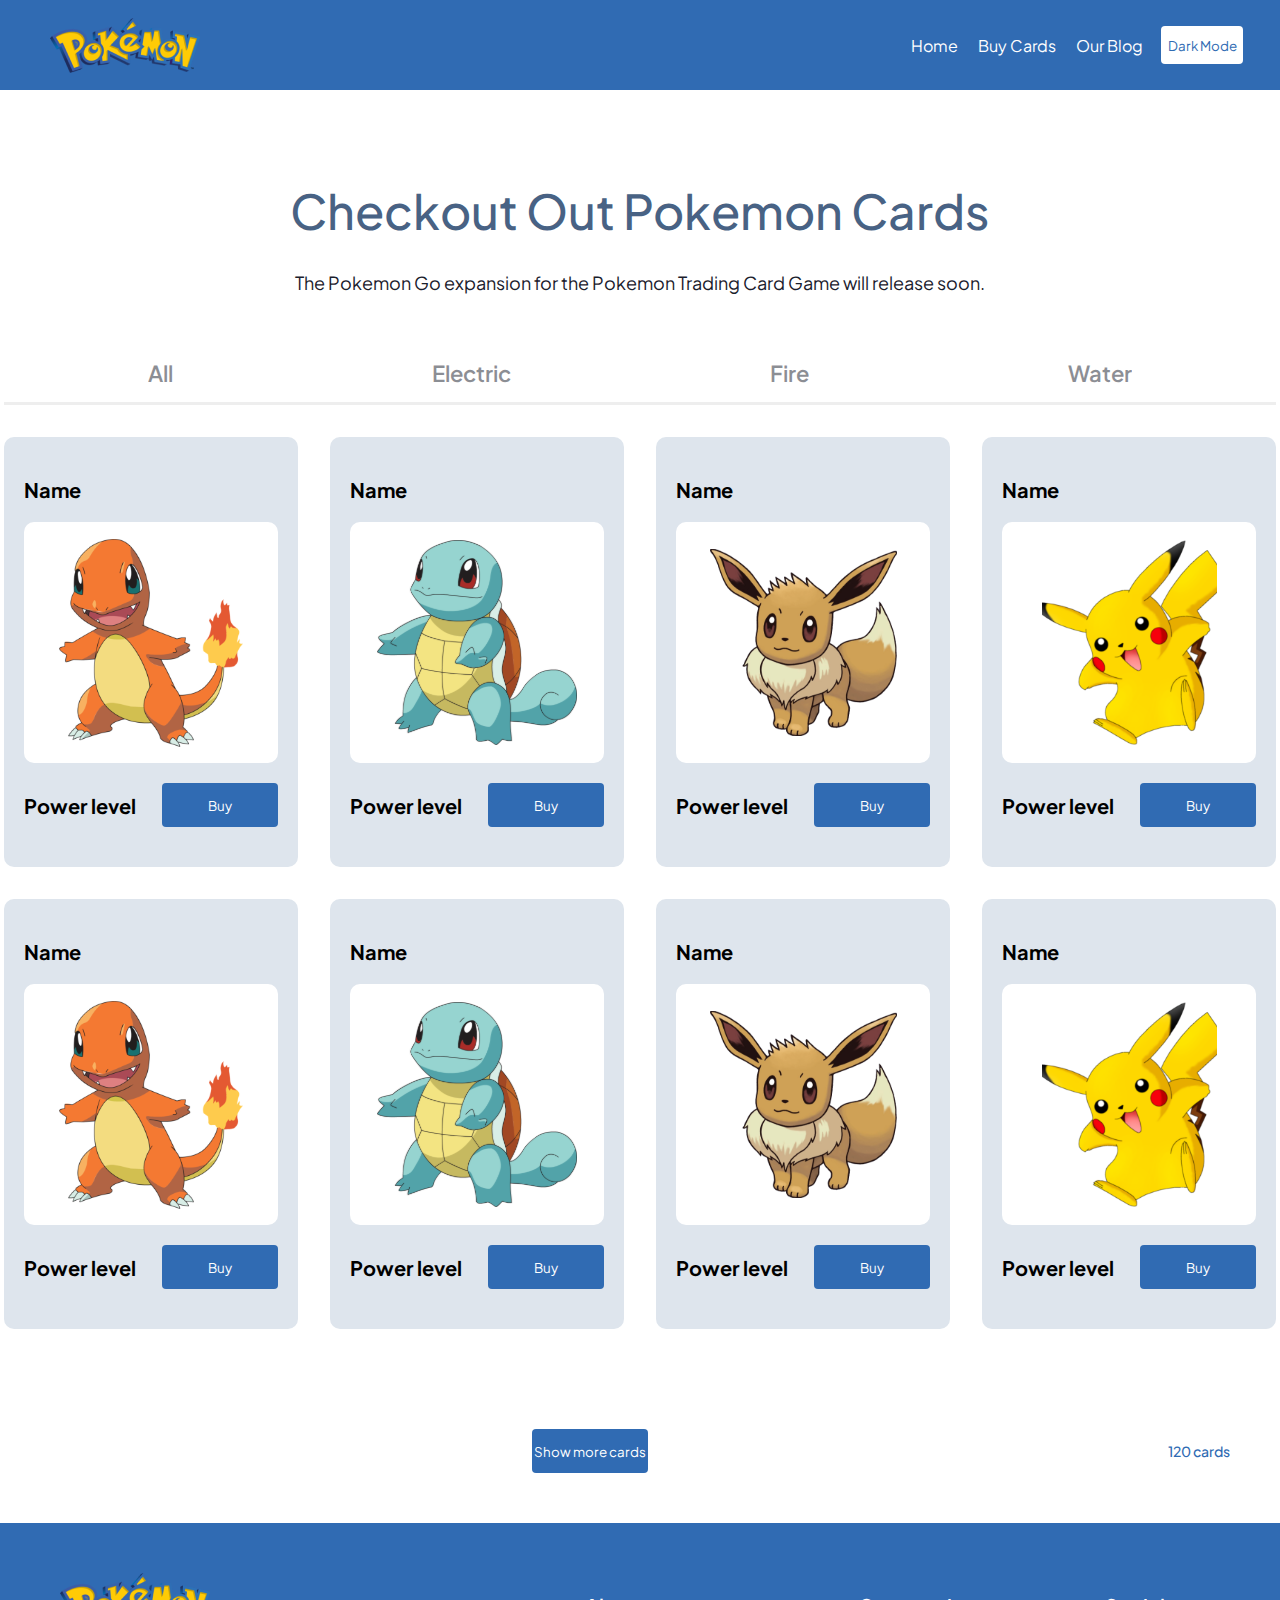
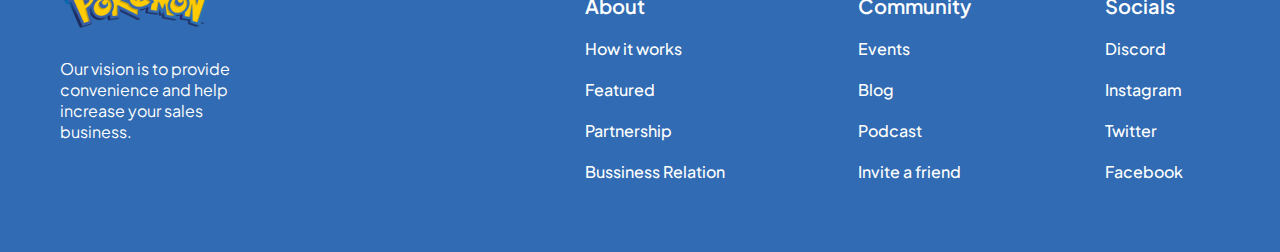
==== root/buycards.html @ d6720728 "Create buycards.html and buycards.css" ====
<!DOCTYPE html>
<html lang="en">
  <head>
    <meta charset="UTF-8" />
    <meta http-equiv="X-UA-Compatible" content="IE=edge" />
    <meta name="viewport" content="width=device-width, initial-scale=1.0" />
    <link rel="stylesheet" href="/root/styles/buycards.css" />
    <link rel="icon" href="/root/assets/icono-pestana.ico" />
    <link rel="preconnect" href="https://fonts.googleapis.com" />
    <link rel="preconnect" href="https://fonts.gstatic.com" crossorigin />
    <link
      href="https://fonts.googleapis.com/css2?family=Plus+Jakarta+Sans:ital,wght@0,300;0,400;0,800;1,200&display=swap"
      rel="stylesheet"
    />
    <link
      rel="stylesheet"
      href="https://cdnjs.cloudflare.com/ajax/libs/font-awesome/6.0.0-beta3/css/all.min.css"
      integrity="sha512-Fo3rlrZj/k7ujTnHg4CGR2D7kSs0v4LLanw2qksYuRlEzO+tcaEPQogQ0KaoGN26/zrn20ImR1DfuLWnOo7aBA=="
      crossorigin="anonymous"
      referrerpolicy="no-referrer"
    />
    <title>Pokemon Shop</title>
  </head>

  <body>
    <header>
      <img src="/root/assets/logo.png" alt="Logo pokemon" />
      <div>
        <nav>
          <ul class="list">
            <li><a href="/root/index.html">Home</a></li>
            <li><a href="#">Buy Cards</a></li>
            <li><a href="">Our Blog</a></li>
          </ul>
        </nav>
        <button>Dark Mode</button>
      </div>
    </header>

    <main>
      <div class="info">
        <h1>Checkout Out Pokemon Cards</h1>
        <p>
          The Pokemon Go expansion for the Pokemon Trading Card Game will
          release soon.
        </p>
      </div>

      <section class="grid-container">
        <nav class="main-nav">
          <ul>
            <a href=""><li>All</li></a>
            <a href=""><li>Electric</li></a>
            <a href=""><li>Fire</li></a>
            <a href=""><li>Water</li></a>
          </ul>
        </nav>
        <div class="card">
          <div class="name">
            <p>Name</p>
            <i class="fa-sharp fa-regular fa-heart fa-beat"></i>
          </div>
          <div class="img">
            <div></div>
            <img src="/root/assets/Charmander.svg" alt="" />
          </div>
          <div class="power">
            <p>Power level</p>
            <button>Buy</button>
          </div>
        </div>

        <div class="card">
          <div class="name">
            <p>Name</p>
            <i class="fa-sharp fa-regular fa-heart fa-beat"></i>
          </div>
          <div class="img">
            <div></div>
            <img src="/root/assets/Squirtle.svg" alt="" />
          </div>
          <div class="power">
            <p>Power level</p>
            <button>Buy</button>
          </div>
        </div>

        <div class="card">
          <div class="name">
            <p>Name</p>
            <i class="fa-sharp fa-regular fa-heart fa-beat"></i>
          </div>
          <div class="img">
            <div></div>
            <img src="/root/assets/Eevee.svg" alt="" />
          </div>
          <div class="power">
            <p>Power level</p>
            <button>Buy</button>
          </div>
        </div>

        <div class="card">
          <div class="name">
            <p>Name</p>
            <i class="fa-sharp fa-regular fa-heart fa-beat"></i>
          </div>
          <div class="img">
            <div></div>
            <img src="/root/assets/Pikachu.svg" alt="" />
          </div>
          <div class="power">
            <p>Power level</p>
            <button>Buy</button>
          </div>
        </div>

        <div class="card">
          <div class="name">
            <p>Name</p>
            <i class="fa-sharp fa-regular fa-heart fa-beat"></i>
          </div>
          <div class="img">
            <div></div>
            <img src="/root/assets/Charmander.svg" alt="" />
          </div>
          <div class="power">
            <p>Power level</p>
            <button>Buy</button>
          </div>
        </div>

        <div class="card">
          <div class="name">
            <p>Name</p>
            <i class="fa-sharp fa-regular fa-heart fa-beat"></i>
          </div>
          <div class="img">
            <div></div>
            <img src="/root/assets/Squirtle.svg" alt="" />
          </div>
          <div class="power">
            <p>Power level</p>
            <button>Buy</button>
          </div>
        </div>

        <div class="card">
          <div class="name">
            <p>Name</p>
            <i class="fa-sharp fa-regular fa-heart fa-beat"></i>
          </div>
          <div class="img">
            <div></div>
            <img src="/root/assets/Eevee.svg" alt="" />
          </div>
          <div class="power">
            <p>Power level</p>
            <button>Buy</button>
          </div>
        </div>

        <div class="card">
          <div class="name">
            <p>Name</p>
            <i class="fa-sharp fa-regular fa-heart fa-beat"></i>
          </div>
          <div class="img">
            <div></div>
            <img src="/root/assets/Pikachu.svg" alt="" />
          </div>
          <div class="power">
            <p>Power level</p>
            <button>Buy</button>
          </div>
        </div>
      </section>
      <div class="more-cards">
        <button>Show more cards</button>
        <p>120 cards</p>
      </div>
    </main>

    <footer>
      <div class="redes">
        <img
          src="/root/assets/logo.png"
          alt="Logo Pokemon"
          class="logo-footer"
        />
        <p>
          Our vision is to provide convenience and help increase your sales
          business.
        </p>
        <div class="icon">
          <a
            href="https://www.facebook.com/PokemonOficialLatAm/"
            target="_blank"
            ><i class="fa-brands fa-facebook fa-beat-fade fa-2xl"></i
          ></a>
          <a href="https://twitter.com/PokemonLATAM" target="_blank"
            ><i class="fa-brands fa-twitter fa-beat-fade fa-2xl"></i
          ></a>
          <a href="https://www.instagram.com/pokemonlatam/" target="_blank"
            ><i class="fa-brands fa-instagram fa-beat-fade fa-2xl"></i
          ></a>
        </div>
      </div>

      <div class="links">
        <ul>
          About
          <a href=""><li>How it works</li></a>
          <a href=""><li>Featured</li></a>
          <a href=""><li>Partnership</li></a>
          <a href=""><li>Bussiness Relation</li></a>
        </ul>
        <ul>
          Community
          <a href=""><li>Events</li></a>
          <a href=""><li>Blog</li></a>
          <a href=""><li>Podcast</li></a>
          <a href=""><li>Invite a friend</li></a>
        </ul>
        <ul>
          Socials
          <a href=""><li>Discord</li></a>
          <a href=""><li>Instagram</li></a>
          <a href=""><li>Twitter</li></a>
          <a href=""><li>Facebook</li></a>
        </ul>
      </div>
    </footer>
  </body>
</html>
---- root/styles/buycards.css ----
* {
  box-sizing: border-box;
  margin: 0;
  padding: 0;
  font-family: "Plus Jakarta Sans", sans-serif;
}

header {
  background-color: #306bb3;
  height: 10vh;
  width: auto;
  display: flex;
  flex-direction: row;
  justify-content: space-between;
  align-items: center;
  padding-left: 50px;
}

header > div {
  display: flex;
  align-items: center;
  width: 30%;
  justify-content: space-between;
}

.list {
  display: flex;
  list-style: none;
  gap: 20px;
}

a {
  color: white;
  text-decoration: none;
}

header button {
  background-color: white;
  color: #306bb3;
  border: none;
  margin-right: 10%;
  width: 82px;
  height: 38px;
  border-radius: 4px;
}

.info {
  display: flex;
  flex-direction: column;
  align-items: center;
  gap: 30px;
  margin-top: 90px;
}

h1 {
  font-style: normal;
  font-weight: 500;
  font-size: 48px;
  color: #486284;
}

.info p {
  color: #1a202c;
  font-style: normal;
  font-weight: 400;
  font-size: 18px;
}

.grid-container {
  display: grid;
  grid-template-rows: minmax(auto, auto);
  grid-template-columns: repeat(4, auto);
  grid-gap: 32px;
  justify-content: center;
  align-items: center;
  padding: 50px 0;
}

.main-nav {
  grid-column: 1 / 5;
  border-bottom-style: inset;
}

.main-nav ul {
  padding: 15px;
  display: flex;
  justify-content: space-around;
  align-items: center;
}

.main-nav > ul > a {
  color: #1a202c;
  font-style: normal;
  font-weight: 600;
  font-size: 22px;
  opacity: 0.5;
}

.main-nav ul a:hover {
  opacity: 1;
}

.main-nav:hover {
  border-bottom-style: solid;
}

.card {
  display: grid;
  background-color: #dee5ed;
  border-radius: 10px;
  padding: 20px;
}

.name,
.power {
  display: flex;
  flex-direction: row;
  justify-content: space-between;
  align-items: center;
  padding: 20px 0px;
  font-style: normal;
  font-weight: 700;
  font-size: 20px;
}

.img {
  background-color: white;
  width: 254px;
  height: 241px;
  border-radius: 10px;
  display: flex;
  justify-content: center;
  align-items: center;
}

button {
  width: 116px;
  height: 44px;
  background: #306bb3;
  border-radius: 4px;
  color: white;
  border-style: none;
}

.more-cards {
  display: flex;
  justify-content: flex-end;
  align-items: center;
  gap: 520px;
  padding: 50px;
}

.more-cards > p {
  font-style: normal;
  font-weight: 500;
  font-size: 14px;
  color: #306BB3;
}

footer {
  display: flex;
  background-color: #306bb3;
  color: white;
  justify-content: space-between;
  padding: 50px 30px;
  align-items: center;
}

li {
  list-style: none;
}

.links {
  width: 60%;
  display: flex;
  justify-content: space-around;
}

.links ul {
  display: flex;
  flex-direction: column;
  gap: 20px;
  font-family: "Plus Jakarta Sans";
  font-style: normal;
  font-weight: 600;
  font-size: 20px;
}

.links li {
  font-family: "Plus Jakarta Sans";
  font-style: normal;
  font-weight: 500;
  font-size: 16px;
}

.redes {
  width: 20%;
  display: flex;
  flex-direction: column;
  gap: 30px;
  padding-left: 30px;
}

.icon {
  display: flex;
  padding-top: 30px;
  gap: 30px;
}

.logo-footer,
header > img {
  width: 150px;
  height: 55px;
}

@media only screen and (max-width: 600px) {
  body {
    background-color: lightblue;
  }
}
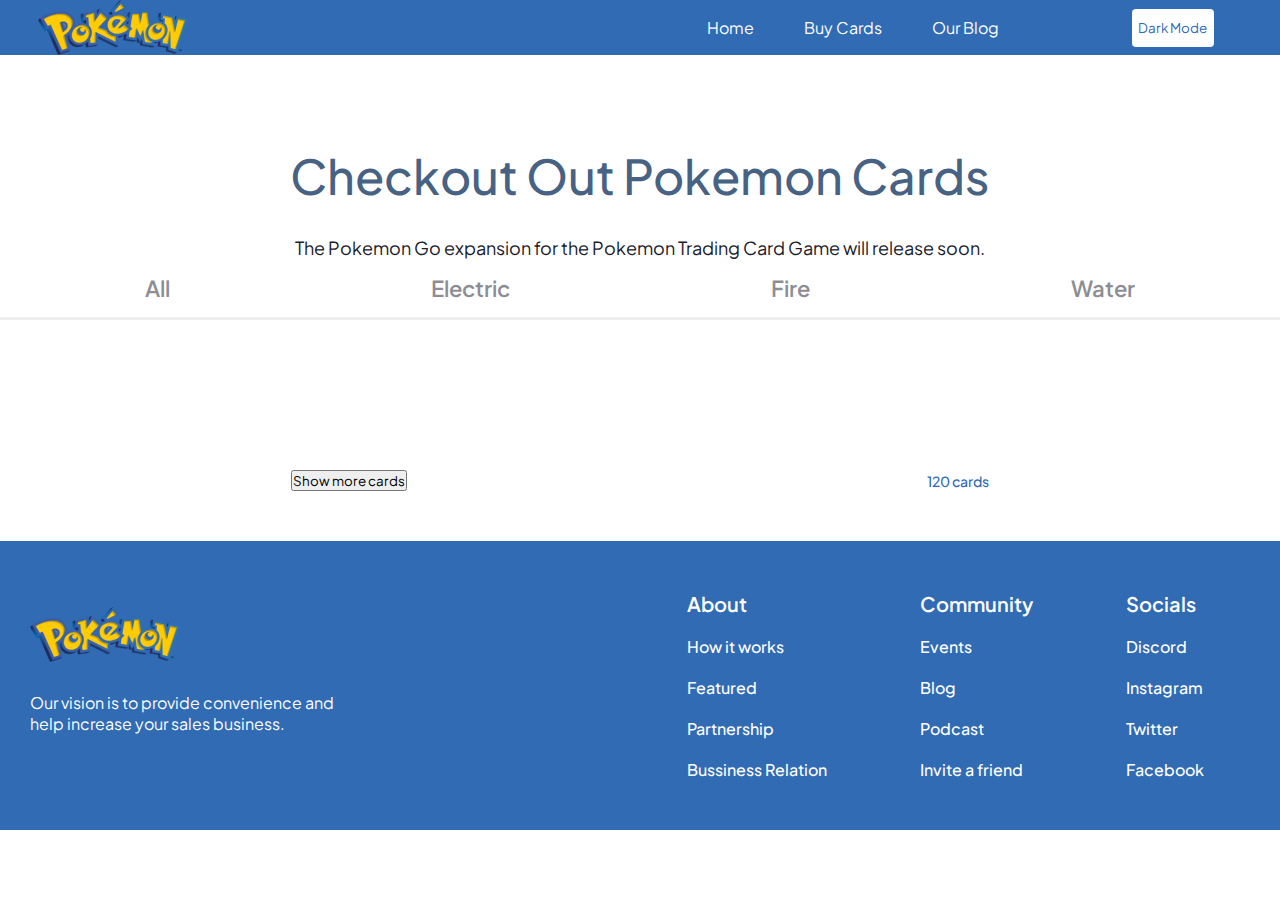
==== commit 1841782a: "Change html for Js" ====
--- a/root/buycards.html
+++ b/root/buycards.html
@@ -30,7 +30,7 @@
           <ul class="list">
             <li><a href="/root/index.html">Home</a></li>
             <li><a href="#">Buy Cards</a></li>
-            <li><a href="">Our Blog</a></li>
+            <li><a href="/root/ourblog.html">Our Blog</a></li>
           </ul>
         </nav>
         <button>Dark Mode</button>
@@ -45,23 +45,23 @@
           release soon.
         </p>
       </div>
-
+      <nav class="main-nav">
+        <ul>
+          <a href=""><li>All</li></a>
+          <a href=""><li>Electric</li></a>
+          <a href=""><li>Fire</li></a>
+          <a href=""><li>Water</li></a>
+        </ul>
+      </nav>
       <section class="grid-container">
-        <nav class="main-nav">
-          <ul>
-            <a href=""><li>All</li></a>
-            <a href=""><li>Electric</li></a>
-            <a href=""><li>Fire</li></a>
-            <a href=""><li>Water</li></a>
-          </ul>
-        </nav>
-        <div class="card">
-          <div class="name">
-            <p>Name</p>
-            <i class="fa-sharp fa-regular fa-heart fa-beat"></i>
-          </div>
-          <div class="img">
-            <div></div>
+        
+        
+        <!-- <div class="card">
+          <div class="name">
+            <p>Name</p>
+            <i class="fa-sharp fa-regular fa-heart fa-beat"></i>
+          </div>
+          <div class="img">
             <img src="/root/assets/Charmander.svg" alt="" />
           </div>
           <div class="power">
@@ -76,7 +76,6 @@
             <i class="fa-sharp fa-regular fa-heart fa-beat"></i>
           </div>
           <div class="img">
-            <div></div>
             <img src="/root/assets/Squirtle.svg" alt="" />
           </div>
           <div class="power">
@@ -91,7 +90,6 @@
             <i class="fa-sharp fa-regular fa-heart fa-beat"></i>
           </div>
           <div class="img">
-            <div></div>
             <img src="/root/assets/Eevee.svg" alt="" />
           </div>
           <div class="power">
@@ -106,7 +104,6 @@
             <i class="fa-sharp fa-regular fa-heart fa-beat"></i>
           </div>
           <div class="img">
-            <div></div>
             <img src="/root/assets/Pikachu.svg" alt="" />
           </div>
           <div class="power">
@@ -121,7 +118,6 @@
             <i class="fa-sharp fa-regular fa-heart fa-beat"></i>
           </div>
           <div class="img">
-            <div></div>
             <img src="/root/assets/Charmander.svg" alt="" />
           </div>
           <div class="power">
@@ -136,7 +132,6 @@
             <i class="fa-sharp fa-regular fa-heart fa-beat"></i>
           </div>
           <div class="img">
-            <div></div>
             <img src="/root/assets/Squirtle.svg" alt="" />
           </div>
           <div class="power">
@@ -151,7 +146,6 @@
             <i class="fa-sharp fa-regular fa-heart fa-beat"></i>
           </div>
           <div class="img">
-            <div></div>
             <img src="/root/assets/Eevee.svg" alt="" />
           </div>
           <div class="power">
@@ -166,15 +160,15 @@
             <i class="fa-sharp fa-regular fa-heart fa-beat"></i>
           </div>
           <div class="img">
-            <div></div>
             <img src="/root/assets/Pikachu.svg" alt="" />
           </div>
           <div class="power">
             <p>Power level</p>
             <button>Buy</button>
           </div>
-        </div>
+        </div> -->
       </section>
+      
       <div class="more-cards">
         <button>Show more cards</button>
         <p>120 cards</p>
@@ -231,5 +225,8 @@
         </ul>
       </div>
     </footer>
+
+    <script src="/root/scripts/index.js"></script>
+
   </body>
 </html>
--- a/root/styles/buycards.css
+++ b/root/styles/buycards.css
@@ -5,28 +5,36 @@
   font-family: "Plus Jakarta Sans", sans-serif;
 }
 
+li {
+  list-style: none;
+}
+
 header {
   background-color: #306bb3;
-  height: 10vh;
-  width: auto;
-  display: flex;
-  flex-direction: row;
+  height: auto;
+  display: flex;
   justify-content: space-between;
   align-items: center;
-  padding-left: 50px;
+}
+
+header > img {
+  width: 50%;
+  max-width: 150px;
+  margin-left: 3%;
 }
 
 header > div {
-  display: flex;
-  align-items: center;
-  width: 30%;
-  justify-content: space-between;
+  width: 50%;
+  display: flex;
+  justify-content: space-around;
+  align-items: center;
 }
 
 .list {
   display: flex;
   list-style: none;
-  gap: 20px;
+  gap: 50px;
+  align-items: center;
 }
 
 a {
@@ -38,13 +46,13 @@
   background-color: white;
   color: #306bb3;
   border: none;
-  margin-right: 10%;
-  width: 82px;
-  height: 38px;
+  min-width: 82px;
+  min-height: 38px;
   border-radius: 4px;
 }
 
 .info {
+  width: 100%;
   display: flex;
   flex-direction: column;
   align-items: center;
@@ -66,19 +74,25 @@
   font-size: 18px;
 }
 
+main {
+  width: 100%;
+  display: flex;
+  flex-direction: column;
+  align-items: center;
+}
+
 .grid-container {
   display: grid;
-  grid-template-rows: minmax(auto, auto);
-  grid-template-columns: repeat(4, auto);
+  grid-template-columns: repeat(4, 1fr);
   grid-gap: 32px;
+  padding: 50px 0;
   justify-content: center;
-  align-items: center;
-  padding: 50px 0;
+  max-width: 100%;
 }
 
 .main-nav {
-  grid-column: 1 / 5;
   border-bottom-style: inset;
+  width: 100%;
 }
 
 .main-nav ul {
@@ -105,10 +119,10 @@
 }
 
 .card {
-  display: grid;
   background-color: #dee5ed;
   border-radius: 10px;
   padding: 20px;
+  width: 100%
 }
 
 .name,
@@ -125,17 +139,15 @@
 
 .img {
   background-color: white;
-  width: 254px;
-  height: 241px;
   border-radius: 10px;
   display: flex;
   justify-content: center;
-  align-items: center;
-}
-
-button {
-  width: 116px;
-  height: 44px;
+  padding: 5%;
+}
+
+.btnCard {
+  min-width: 52px;
+  min-height: 38px;
   background: #306bb3;
   border-radius: 4px;
   color: white;
@@ -154,10 +166,11 @@
   font-style: normal;
   font-weight: 500;
   font-size: 14px;
-  color: #306BB3;
+  color: #306bb3;
 }
 
 footer {
+  width: 100%;
   display: flex;
   background-color: #306bb3;
   color: white;
@@ -166,12 +179,30 @@
   align-items: center;
 }
 
-li {
-  list-style: none;
+.redes {
+  width: 50%;
+  display: flex;
+  flex-direction: column;
+  gap: 30px;
+}
+
+footer img {
+  max-width: 150px;
+  max-height: 55px;
+}
+
+footer p {
+  width: 50%;
+}
+
+.icon {
+  display: flex;
+  gap: 30px;
+  font-size: 15px;
 }
 
 .links {
-  width: 60%;
+  width: 50%;
   display: flex;
   justify-content: space-around;
 }
@@ -193,28 +224,129 @@
   font-size: 16px;
 }
 
-.redes {
-  width: 20%;
-  display: flex;
-  flex-direction: column;
-  gap: 30px;
-  padding-left: 30px;
-}
-
-.icon {
-  display: flex;
-  padding-top: 30px;
-  gap: 30px;
-}
-
-.logo-footer,
-header > img {
-  width: 150px;
-  height: 55px;
-}
-
-@media only screen and (max-width: 600px) {
+@media only screen and (max-width: 1200px) {
   body {
     background-color: lightblue;
   }
-}
+
+  .icon {
+    font-size: 10px;
+  }
+}
+
+@media screen and (max-width: 992px) {
+  body {
+    background-color: blueviolet;
+  }
+
+  .redes {
+    width: 30%;
+  }
+
+  footer img {
+    max-width: 50%;
+  }
+
+  footer p {
+    width: 50%;
+  }
+
+  .links {
+    width: 70%;
+  }
+}
+
+@media screen and (max-width: 778px) {
+  body {
+    background-color: red;
+  }
+
+  header img {
+    max-width: 20%;
+  }
+
+  header div {
+    width: 70%;
+  }
+
+  section article div a {
+    padding: 10px;
+  }
+
+  .icon {
+    font-size: 8px;
+  }
+}
+
+@media screen and (max-width: 576px) {
+  body {
+    background-color: magenta;
+  }
+
+  header {
+    display: flex;
+    flex-direction: column;
+  }
+  header img {
+    width: 100%;
+    min-width: 120px;
+  }
+
+  header nav {
+    width: 100%;
+  }
+
+  main {
+    display: flex;
+    flex-direction: column;
+  }
+
+  section {
+    width: 100%;
+  }
+
+  section article {
+    width: 100%;
+  }
+
+  main img {
+    width: 80%;
+    padding-top: 20px;
+  }
+
+  footer {
+    display: flex;
+    flex-direction: column;
+  }
+
+  .redes {
+    width: 100%;
+    align-items: center;
+  }
+
+  footer p {
+    width: 100%;
+  }
+
+  .icon {
+    padding-bottom: 35px;
+  }
+
+  .links {
+    width: 100%;
+  }
+
+  .links ul {
+    font-size: 15px;
+  }
+
+  .links ul li {
+    font-size: 10px;
+  }
+}
+
+@media screen and (max-width: 360px) {
+  body {
+    background-color: green;
+  }
+}
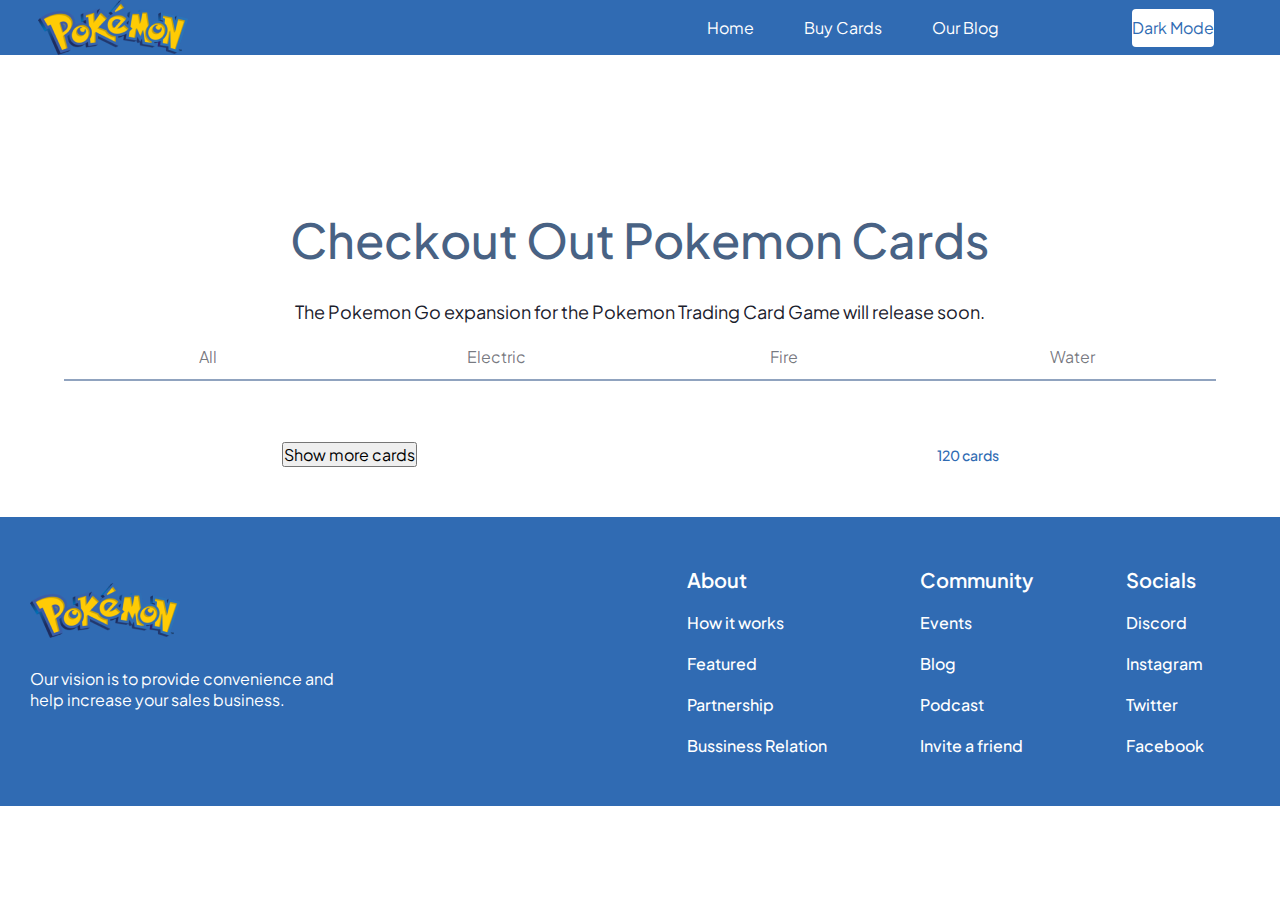
==== commit 39325dc0: "Update" ====
--- a/root/buycards.html
+++ b/root/buycards.html
@@ -38,141 +38,125 @@
     </header>
 
     <main>
-      <div class="info">
-        <h1>Checkout Out Pokemon Cards</h1>
-        <p>
-          The Pokemon Go expansion for the Pokemon Trading Card Game will
-          release soon.
-        </p>
-      </div>
-      <nav class="main-nav">
-        <ul>
-          <a href=""><li>All</li></a>
-          <a href=""><li>Electric</li></a>
-          <a href=""><li>Fire</li></a>
-          <a href=""><li>Water</li></a>
-        </ul>
-      </nav>
-      <section class="grid-container">
-        
-        
-        <!-- <div class="card">
-          <div class="name">
-            <p>Name</p>
-            <i class="fa-sharp fa-regular fa-heart fa-beat"></i>
-          </div>
-          <div class="img">
-            <img src="/root/assets/Charmander.svg" alt="" />
-          </div>
-          <div class="power">
-            <p>Power level</p>
-            <button>Buy</button>
-          </div>
-        </div>
-
-        <div class="card">
-          <div class="name">
-            <p>Name</p>
-            <i class="fa-sharp fa-regular fa-heart fa-beat"></i>
-          </div>
-          <div class="img">
-            <img src="/root/assets/Squirtle.svg" alt="" />
-          </div>
-          <div class="power">
-            <p>Power level</p>
-            <button>Buy</button>
-          </div>
-        </div>
-
-        <div class="card">
-          <div class="name">
-            <p>Name</p>
-            <i class="fa-sharp fa-regular fa-heart fa-beat"></i>
-          </div>
-          <div class="img">
-            <img src="/root/assets/Eevee.svg" alt="" />
-          </div>
-          <div class="power">
-            <p>Power level</p>
-            <button>Buy</button>
-          </div>
-        </div>
-
-        <div class="card">
-          <div class="name">
-            <p>Name</p>
-            <i class="fa-sharp fa-regular fa-heart fa-beat"></i>
-          </div>
-          <div class="img">
-            <img src="/root/assets/Pikachu.svg" alt="" />
-          </div>
-          <div class="power">
-            <p>Power level</p>
-            <button>Buy</button>
-          </div>
-        </div>
-
-        <div class="card">
-          <div class="name">
-            <p>Name</p>
-            <i class="fa-sharp fa-regular fa-heart fa-beat"></i>
-          </div>
-          <div class="img">
-            <img src="/root/assets/Charmander.svg" alt="" />
-          </div>
-          <div class="power">
-            <p>Power level</p>
-            <button>Buy</button>
-          </div>
-        </div>
-
-        <div class="card">
-          <div class="name">
-            <p>Name</p>
-            <i class="fa-sharp fa-regular fa-heart fa-beat"></i>
-          </div>
-          <div class="img">
-            <img src="/root/assets/Squirtle.svg" alt="" />
-          </div>
-          <div class="power">
-            <p>Power level</p>
-            <button>Buy</button>
-          </div>
-        </div>
-
-        <div class="card">
-          <div class="name">
-            <p>Name</p>
-            <i class="fa-sharp fa-regular fa-heart fa-beat"></i>
-          </div>
-          <div class="img">
-            <img src="/root/assets/Eevee.svg" alt="" />
-          </div>
-          <div class="power">
-            <p>Power level</p>
-            <button>Buy</button>
-          </div>
-        </div>
-
-        <div class="card">
-          <div class="name">
-            <p>Name</p>
-            <i class="fa-sharp fa-regular fa-heart fa-beat"></i>
-          </div>
-          <div class="img">
-            <img src="/root/assets/Pikachu.svg" alt="" />
-          </div>
-          <div class="power">
-            <p>Power level</p>
-            <button>Buy</button>
-          </div>
-        </div> -->
+      <section>
+        <div class="info">
+          <h1>Checkout Out Pokemon Cards</h1>
+          <p>
+            The Pokemon Go expansion for the Pokemon Trading Card Game will
+            release soon.
+          </p>
+        </div>
+
+        <ul class="nav">
+          <li class="navType">All</li>
+          <li class="navType">Electric</li>
+          <li class="navType">Fire</li>
+          <li class="navType">Water</li>
+        </ul>
+
+        <div class="grid-container">
+          <!-- <div class="card">
+            <div class="name">
+              <p>Name</p>
+              <i class="fa-sharp fa-regular fa-heart fa-beat"></i>
+            </div>
+            <img class="img" src="/root/assets/Charmander.svg" alt="" />
+            <div class="power">
+              <p>Power level</p>
+              <button>Buy</button>
+            </div>
+          </div>
+
+          <div class="card">
+            <div class="name">
+              <p>Name</p>
+              <i class="fa-sharp fa-regular fa-heart fa-beat"></i>
+            </div>
+            <img class="img" src="/root/assets/Charmander.svg" alt="" />
+            <div class="power">
+              <p>Power level</p>
+              <button>Buy</button>
+            </div>
+          </div>
+
+          <div class="card">
+            <div class="name">
+              <p>Name</p>
+              <i class="fa-sharp fa-regular fa-heart fa-beat"></i>
+            </div>
+            <img class="img" src="/root/assets/Charmander.svg" alt="" />
+            <div class="power">
+              <p>Power level</p>
+              <button>Buy</button>
+            </div>
+          </div>
+
+          <div class="card">
+            <div class="name">
+              <p>Name</p>
+              <i class="fa-sharp fa-regular fa-heart fa-beat"></i>
+            </div>
+            <img class="img" src="/root/assets/Charmander.svg" alt="" />
+            <div class="power">
+              <p>Power level</p>
+              <button>Buy</button>
+            </div>
+          </div>
+
+          <div class="card">
+            <div class="name">
+              <p>Name</p>
+              <i class="fa-sharp fa-regular fa-heart fa-beat"></i>
+            </div>
+            <img class="img" src="/root/assets/Charmander.svg" alt="" />
+            <div class="power">
+              <p>Power level</p>
+              <button>Buy</button>
+            </div>
+          </div>
+
+          <div class="card">
+            <div class="name">
+              <p>Name</p>
+              <i class="fa-sharp fa-regular fa-heart fa-beat"></i>
+            </div>
+            <img class="img" src="/root/assets/Charmander.svg" alt="" />
+            <div class="power">
+              <p>Power level</p>
+              <button>Buy</button>
+            </div>
+          </div>
+
+          <div class="card">
+            <div class="name">
+              <p>Name</p>
+              <i class="fa-sharp fa-regular fa-heart fa-beat"></i>
+            </div>
+            <img class="img" src="/root/assets/Charmander.svg" alt="" />
+            <div class="power">
+              <p>Power level</p>
+              <button>Buy</button>
+            </div>
+          </div>
+
+          <div class="card">
+            <div class="name">
+              <p>Name</p>
+              <i class="fa-sharp fa-regular fa-heart fa-beat"></i>
+            </div>
+            <img class="img" src="/root/assets/Charmander.svg" alt="" />
+            <div class="power">
+              <p>Power level</p>
+              <button>Buy</button>
+            </div>
+          </div> -->
+        </div>
+
+        <div class="more-cards">
+          <button>Show more cards</button>
+          <p>120 cards</p>
+        </div>
       </section>
-      
-      <div class="more-cards">
-        <button>Show more cards</button>
-        <p>120 cards</p>
-      </div>
     </main>
 
     <footer>
@@ -227,6 +211,5 @@
     </footer>
 
     <script src="/root/scripts/index.js"></script>
-
   </body>
 </html>
--- a/root/styles/buycards.css
+++ b/root/styles/buycards.css
@@ -3,10 +3,8 @@
   margin: 0;
   padding: 0;
   font-family: "Plus Jakarta Sans", sans-serif;
-}
-
-li {
   list-style: none;
+  font-size: 16px;
 }
 
 header {
@@ -74,84 +72,81 @@
   font-size: 18px;
 }
 
-main {
+section {
+  display: flex;
+  flex-direction: column;
+  align-items: center;
+  margin-top: 5%;
+}
+
+.nav {
+  display: flex;
+  justify-content: space-around;
+  width: 90%;
+}
+
+.navType {
+  color: #1a202c99;
+  margin: 2% 0px;
   width: 100%;
-  display: flex;
-  flex-direction: column;
-  align-items: center;
+  padding-bottom: 1%;
+  margin-bottom: 1%;
+  border-bottom: 2px solid #90a3bf;
+  text-align: center;
+}
+
+.navType:hover {
+  color: #1a202c;
+  font-weight: bold;
+  border-bottom: 2px solid #1a202c;
 }
 
 .grid-container {
+  width: 90%;
   display: grid;
-  grid-template-columns: repeat(4, 1fr);
-  grid-gap: 32px;
-  padding: 50px 0;
-  justify-content: center;
-  max-width: 100%;
-}
-
-.main-nav {
-  border-bottom-style: inset;
-  width: 100%;
-}
-
-.main-nav ul {
-  padding: 15px;
-  display: flex;
-  justify-content: space-around;
-  align-items: center;
-}
-
-.main-nav > ul > a {
-  color: #1a202c;
-  font-style: normal;
-  font-weight: 600;
-  font-size: 22px;
-  opacity: 0.5;
-}
-
-.main-nav ul a:hover {
-  opacity: 1;
-}
-
-.main-nav:hover {
-  border-bottom-style: solid;
+  grid-template-columns: 25% 25% 25% 25%;
+  margin-left: 2%;
 }
 
 .card {
   background-color: #dee5ed;
+  padding: 4%;
+  border: none;
   border-radius: 10px;
-  padding: 20px;
-  width: 100%
+  margin: 5% 0;
+  width: 90%;
+  display: flex;
+  flex-direction: column;
+  justify-content: space-between;
 }
 
 .name,
 .power {
   display: flex;
-  flex-direction: row;
   justify-content: space-between;
-  align-items: center;
-  padding: 20px 0px;
-  font-style: normal;
-  font-weight: 700;
-  font-size: 20px;
+  font-weight: bold;
+  align-items:center;
+  padding: 1% 5%;
 }
 
 .img {
-  background-color: white;
-  border-radius: 10px;
-  display: flex;
-  justify-content: center;
-  padding: 5%;
+  background-color: #ffffff;
+  padding: 8%;
+  border: none;
+  width: 90%;
+  height: 80%;
+  border-radius: 4px;
+  margin: 5%;
 }
 
 .btnCard {
-  min-width: 52px;
-  min-height: 38px;
-  background: #306bb3;
+  color: white;
+  background-color: #306BB3;
+  font-weight: 600;
+  padding: 5% 10%;
+  border: none;
   border-radius: 4px;
-  color: white;
-  border-style: none;
+  margin: 0;
 }
 
 .more-cards {
@@ -257,6 +252,10 @@
 }
 
 @media screen and (max-width: 778px) {
+  *{
+    font-size: 12px;
+  }
+  
   body {
     background-color: red;
   }
@@ -349,4 +348,5 @@
   body {
     background-color: green;
   }
-}
+
+}
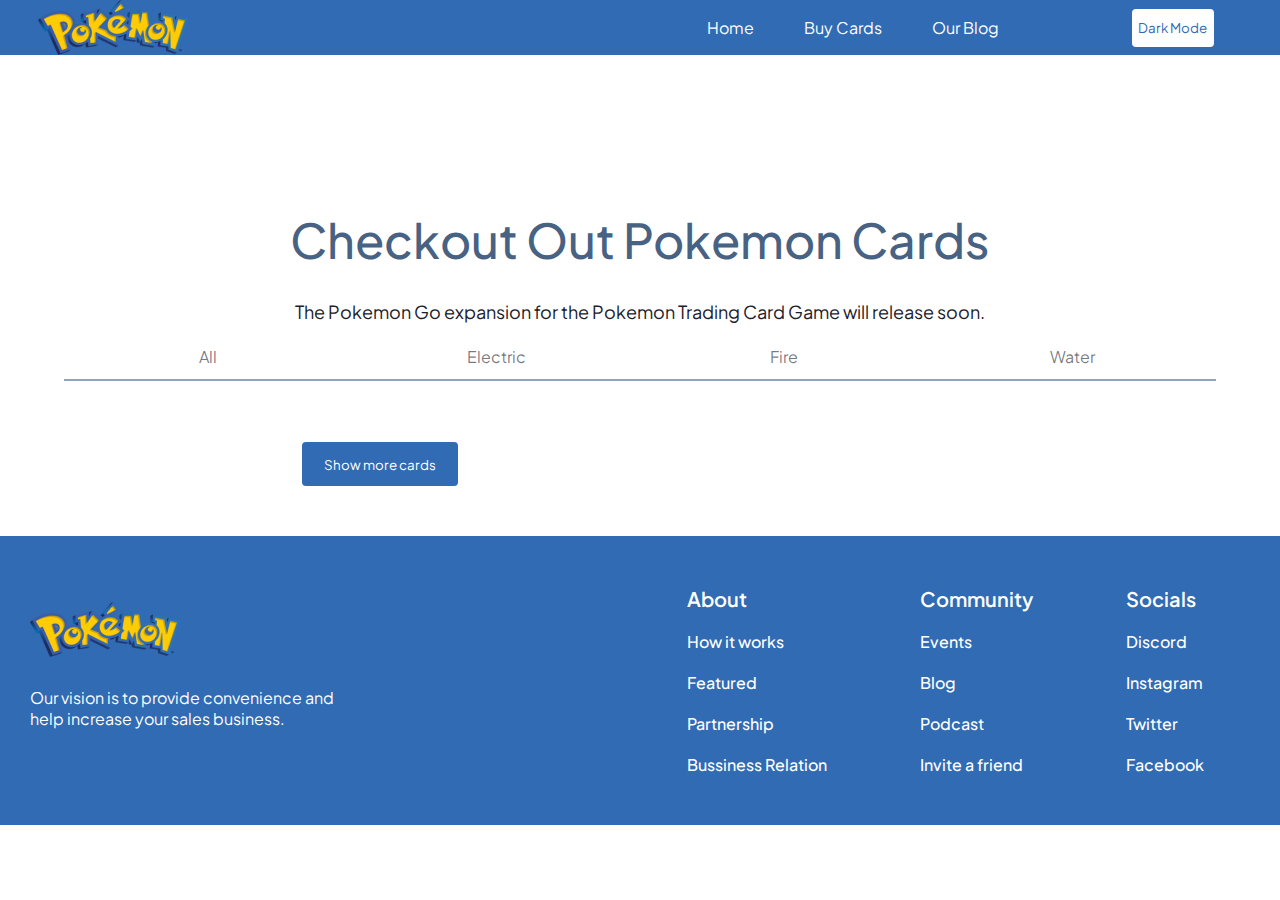
==== commit e76f7f5e: "Massive Update" ====
--- a/root/buycards.html
+++ b/root/buycards.html
@@ -33,7 +33,7 @@
             <li><a href="/root/ourblog.html">Our Blog</a></li>
           </ul>
         </nav>
-        <button>Dark Mode</button>
+        <button class="btnDark">Dark Mode</button>
       </div>
     </header>
 
@@ -48,10 +48,10 @@
         </div>
 
         <ul class="nav">
-          <li class="navType">All</li>
-          <li class="navType">Electric</li>
-          <li class="navType">Fire</li>
-          <li class="navType">Water</li>
+          <a href="" class="navType"><li>All</li></a>
+          <a href="" class="navType"><li>Electric</li></a>
+          <a href="" class="navType"><li>Fire</li></a>
+          <a href="" class="navType"><li>Water</li></a>
         </ul>
 
         <div class="grid-container">
@@ -153,8 +153,8 @@
         </div>
 
         <div class="more-cards">
-          <button>Show more cards</button>
-          <p>120 cards</p>
+          <button class="btnMore">Show more cards</button>
+          <p class="cardsCount"></p>
         </div>
       </section>
     </main>
@@ -174,13 +174,13 @@
           <a
             href="https://www.facebook.com/PokemonOficialLatAm/"
             target="_blank"
-            ><i class="fa-brands fa-facebook fa-beat-fade fa-2xl"></i
+            ><i class="fa-brands fa-facebook fa-2xl"></i
           ></a>
           <a href="https://twitter.com/PokemonLATAM" target="_blank"
-            ><i class="fa-brands fa-twitter fa-beat-fade fa-2xl"></i
+            ><i class="fa-brands fa-twitter fa-2xl"></i
           ></a>
           <a href="https://www.instagram.com/pokemonlatam/" target="_blank"
-            ><i class="fa-brands fa-instagram fa-beat-fade fa-2xl"></i
+            ><i class="fa-brands fa-instagram fa-2xl"></i
           ></a>
         </div>
       </div>
--- a/root/styles/buycards.css
+++ b/root/styles/buycards.css
@@ -4,7 +4,16 @@
   padding: 0;
   font-family: "Plus Jakarta Sans", sans-serif;
   list-style: none;
-  font-size: 16px;
+  
+}
+
+body.darkMode {
+  background-color: black;
+}
+
+body.lightMode {
+  background-color: white;
+  color: black;
 }
 
 header {
@@ -40,7 +49,7 @@
   text-decoration: none;
 }
 
-header button {
+.btnDark {
   background-color: white;
   color: #306bb3;
   border: none;
@@ -157,6 +166,16 @@
   padding: 50px;
 }
 
+.btnMore{
+  color: white;
+  background-color: #306BB3;
+  border: none;
+  border-radius: 4px;
+  margin: 0;
+  width: 156px;
+  height: 44px;
+}
+
 .more-cards > p {
   font-style: normal;
   font-weight: 500;
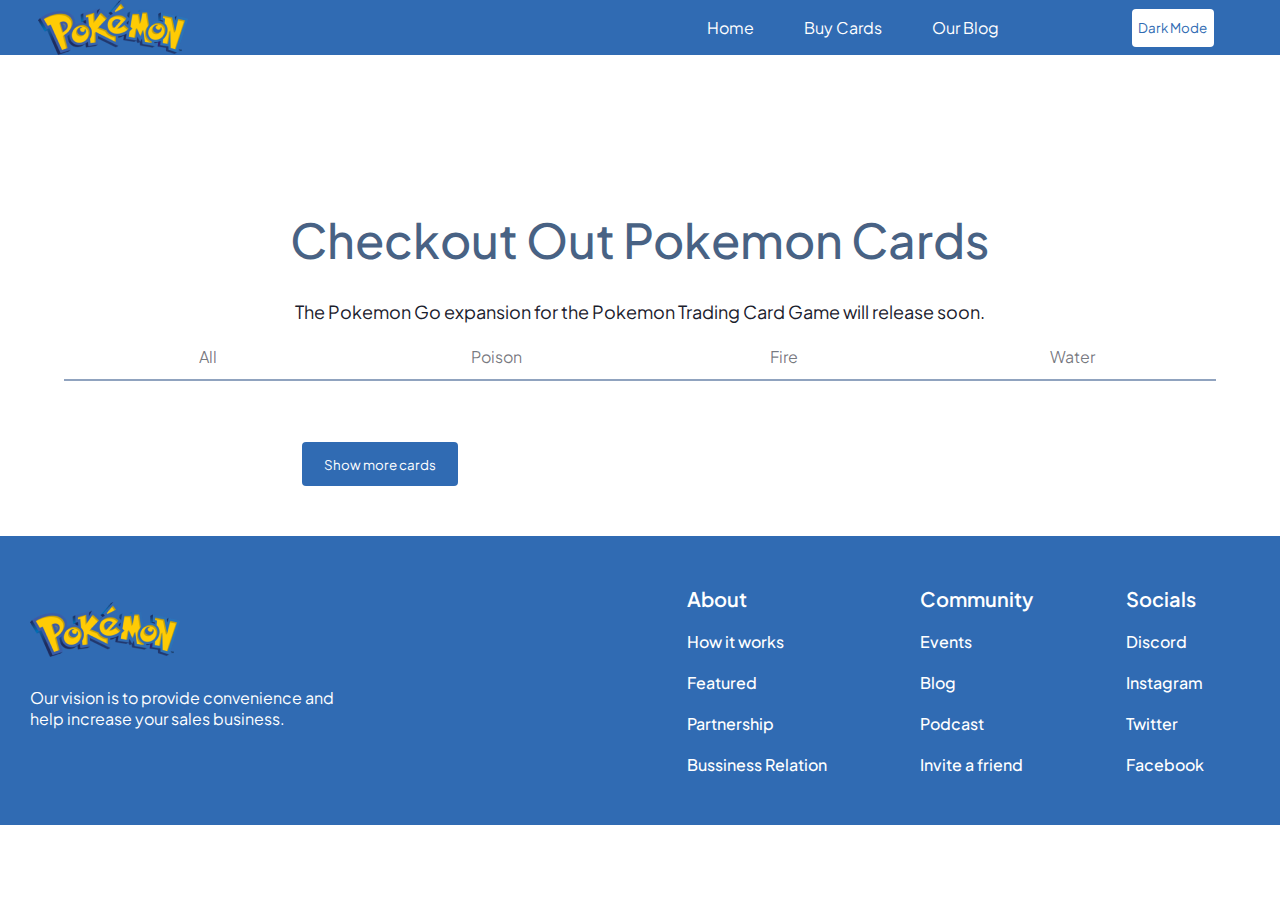
==== commit fb1ca087: "change a lit of bit" ====
--- a/root/buycards.html
+++ b/root/buycards.html
@@ -49,7 +49,7 @@
 
         <ul class="nav">
           <a href="" class="navType"><li>All</li></a>
-          <a href="" class="navType"><li>Electric</li></a>
+          <a href="" class="navType"><li>Poison</li></a>
           <a href="" class="navType"><li>Fire</li></a>
           <a href="" class="navType"><li>Water</li></a>
         </ul>
--- a/root/styles/buycards.css
+++ b/root/styles/buycards.css
@@ -11,6 +11,18 @@
   background-color: black;
 }
 
+.darkMode h1{
+  color:white;
+}
+
+.darkMode a{
+  color: white;
+}
+
+.darkMode .info p{
+  color: white;
+}
+
 body.lightMode {
   background-color: white;
   color: black;
@@ -22,6 +34,8 @@
   display: flex;
   justify-content: space-between;
   align-items: center;
+  position: sticky;
+  top: 0;
 }
 
 header > img {
@@ -92,6 +106,8 @@
   display: flex;
   justify-content: space-around;
   width: 90%;
+  position: sticky;
+  top: 30px;
 }
 
 .navType {
@@ -129,6 +145,10 @@
   justify-content: space-between;
 }
 
+.card.hidden {
+  display: none;
+}
+
 .name,
 .power {
   display: flex;
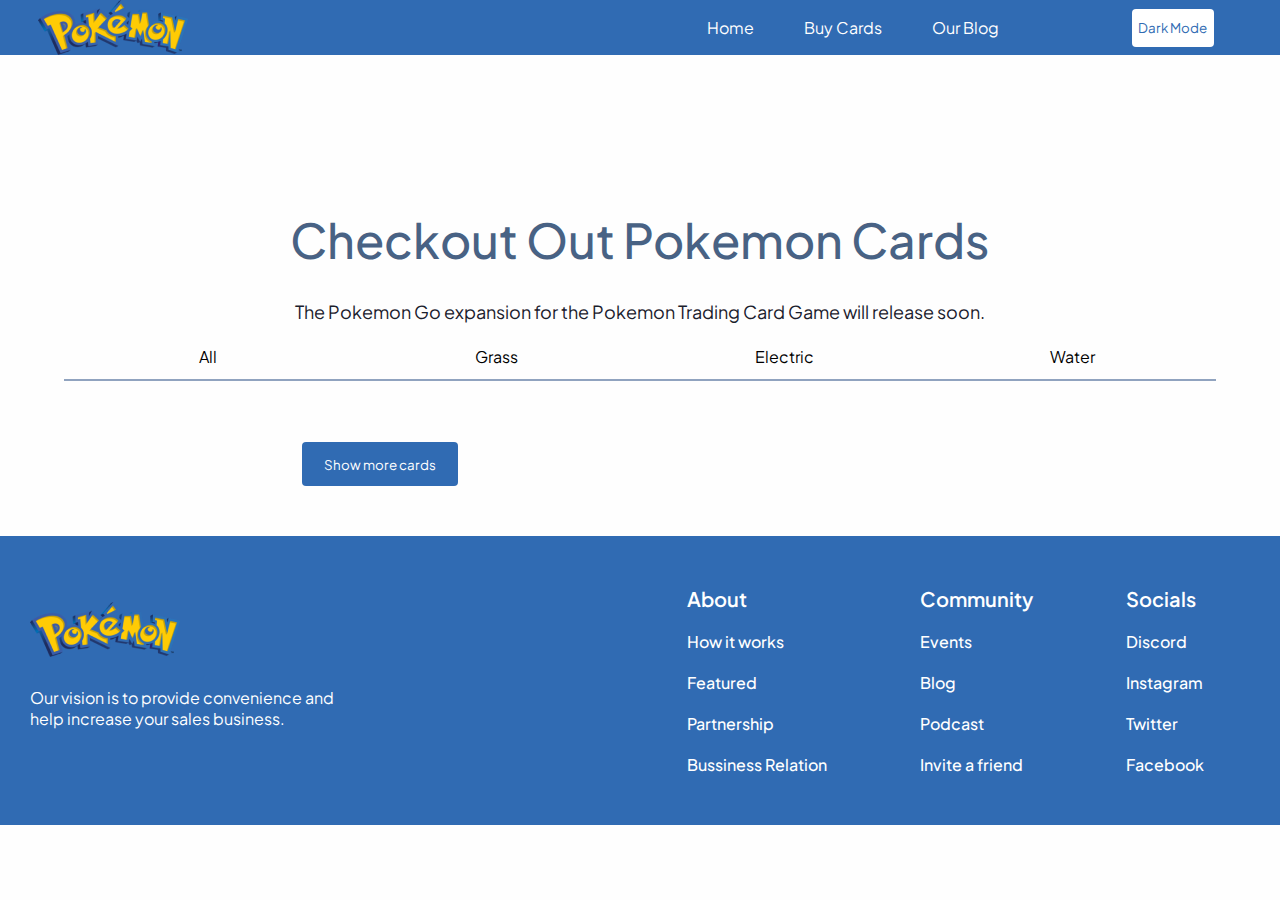
==== commit 89c80222: "Adding style and fix lines" ====
--- a/root/buycards.html
+++ b/root/buycards.html
@@ -48,10 +48,10 @@
         </div>
 
         <ul class="nav">
-          <a href="" class="navType"><li>All</li></a>
-          <a href="" class="navType"><li>Poison</li></a>
-          <a href="" class="navType"><li>Fire</li></a>
-          <a href="" class="navType"><li>Water</li></a>
+          <li class="navType"><a href="#">All</a></li>
+          <li class="navType"><a href="#">Grass</a></li>
+          <li class="navType"><a href="#">Electric</a></li>
+          <li class="navType"><a href="#">Water</a></li>
         </ul>
 
         <div class="grid-container">
@@ -211,5 +211,6 @@
     </footer>
 
     <script src="/root/scripts/index.js"></script>
+    <script src="./scripts/buycards.js"></script>
   </body>
 </html>
--- a/root/styles/buycards.css
+++ b/root/styles/buycards.css
@@ -1,14 +1,18 @@
+:root{
+  --primary-dark-color:#1d426f;
+}
+
 * {
   box-sizing: border-box;
   margin: 0;
   padding: 0;
   font-family: "Plus Jakarta Sans", sans-serif;
   list-style: none;
-  
 }
 
 body.darkMode {
-  background-color: black;
+  background-color: #1A202C;
+  transition: 1s;
 }
 
 .darkMode h1{
@@ -23,9 +27,13 @@
   color: white;
 }
 
-body.lightMode {
-  background-color: white;
-  color: black;
+body {
+  background-color: rgb(254, 254, 254);
+  transition: all 1s ease;
+}
+
+.darkMode .card{
+  background-color: var(--primary-dark-color);
 }
 
 header {
@@ -34,8 +42,6 @@
   display: flex;
   justify-content: space-between;
   align-items: center;
-  position: sticky;
-  top: 0;
 }
 
 header > img {
@@ -106,8 +112,6 @@
   display: flex;
   justify-content: space-around;
   width: 90%;
-  position: sticky;
-  top: 30px;
 }
 
 .navType {
@@ -120,6 +124,10 @@
   text-align: center;
 }
 
+.navType a{
+  color: black;
+}
+
 .navType:hover {
   color: #1a202c;
   font-weight: bold;
@@ -166,6 +174,11 @@
   height: 80%;
   border-radius: 4px;
   margin: 5%;
+  transition: transform 1s ease;
+}
+
+.img.flipped {
+ transform:  rotateY(360deg);
 }
 
 .btnCard {
